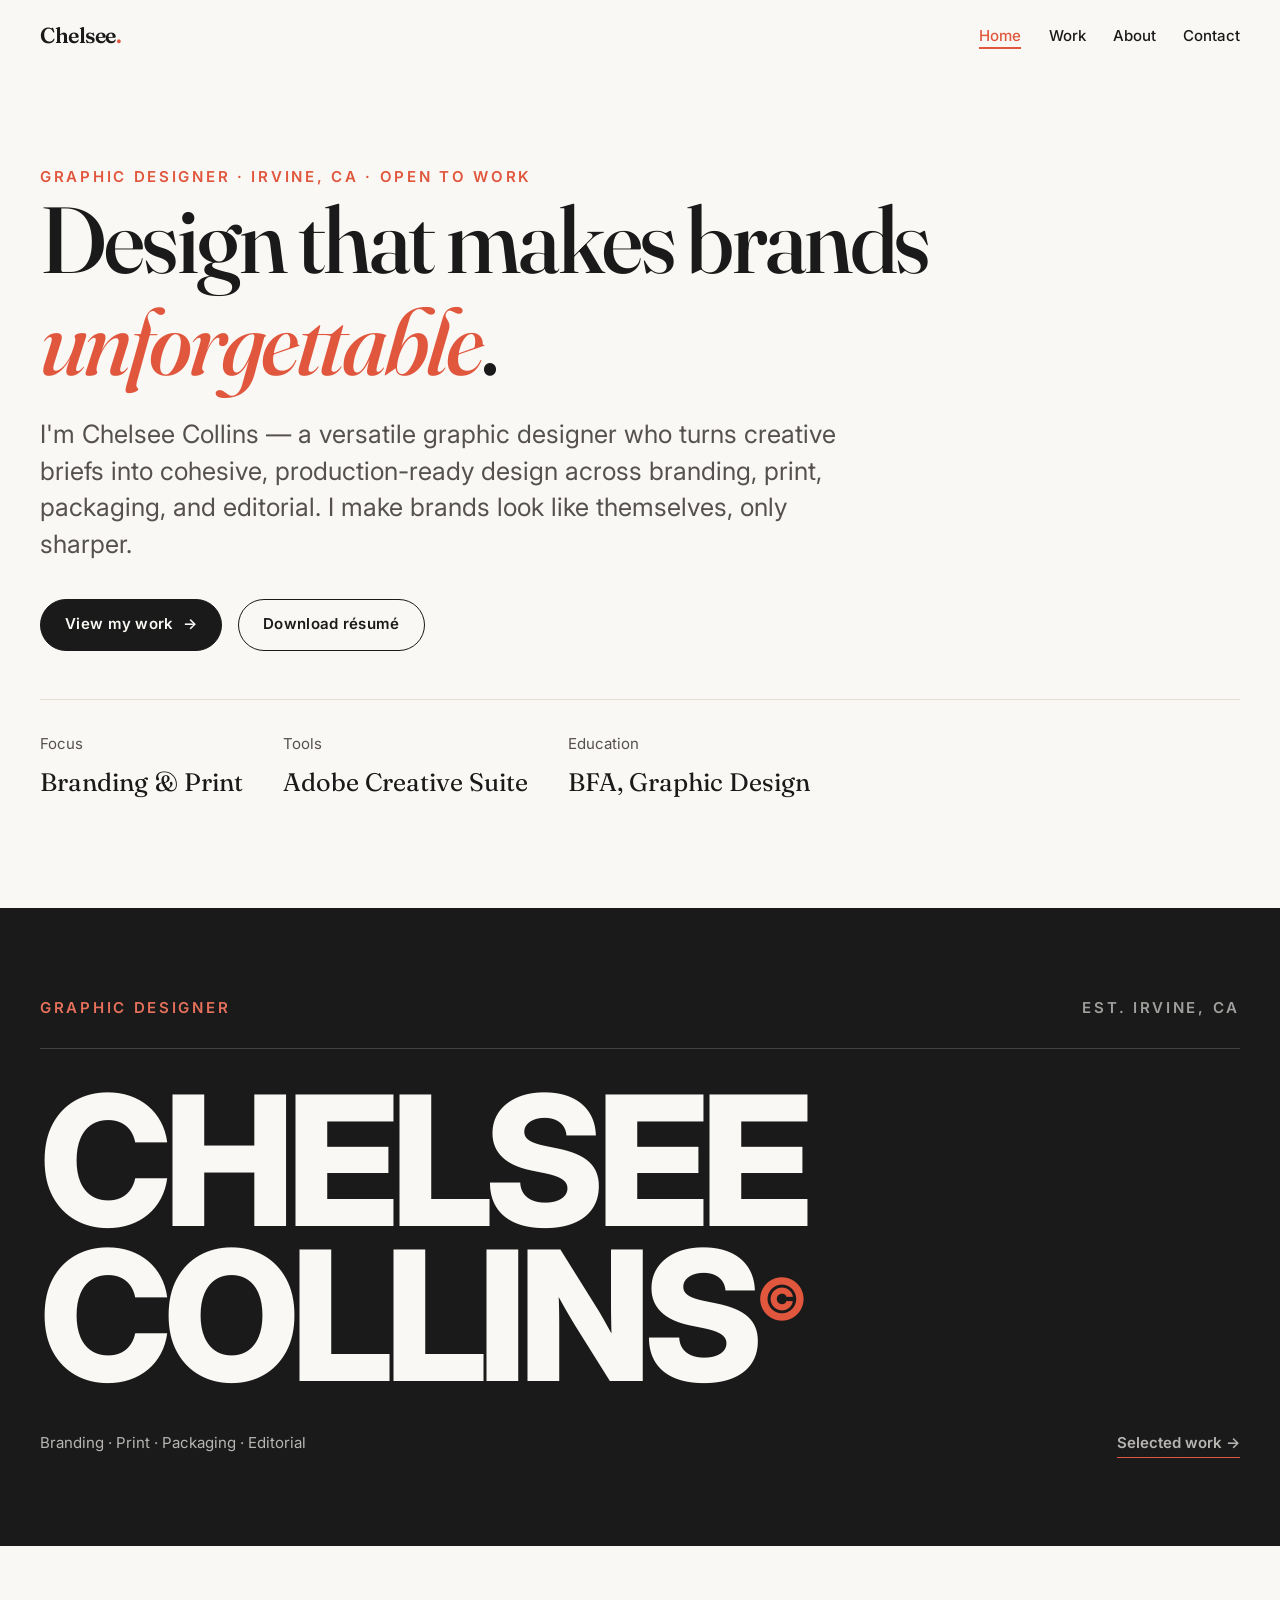
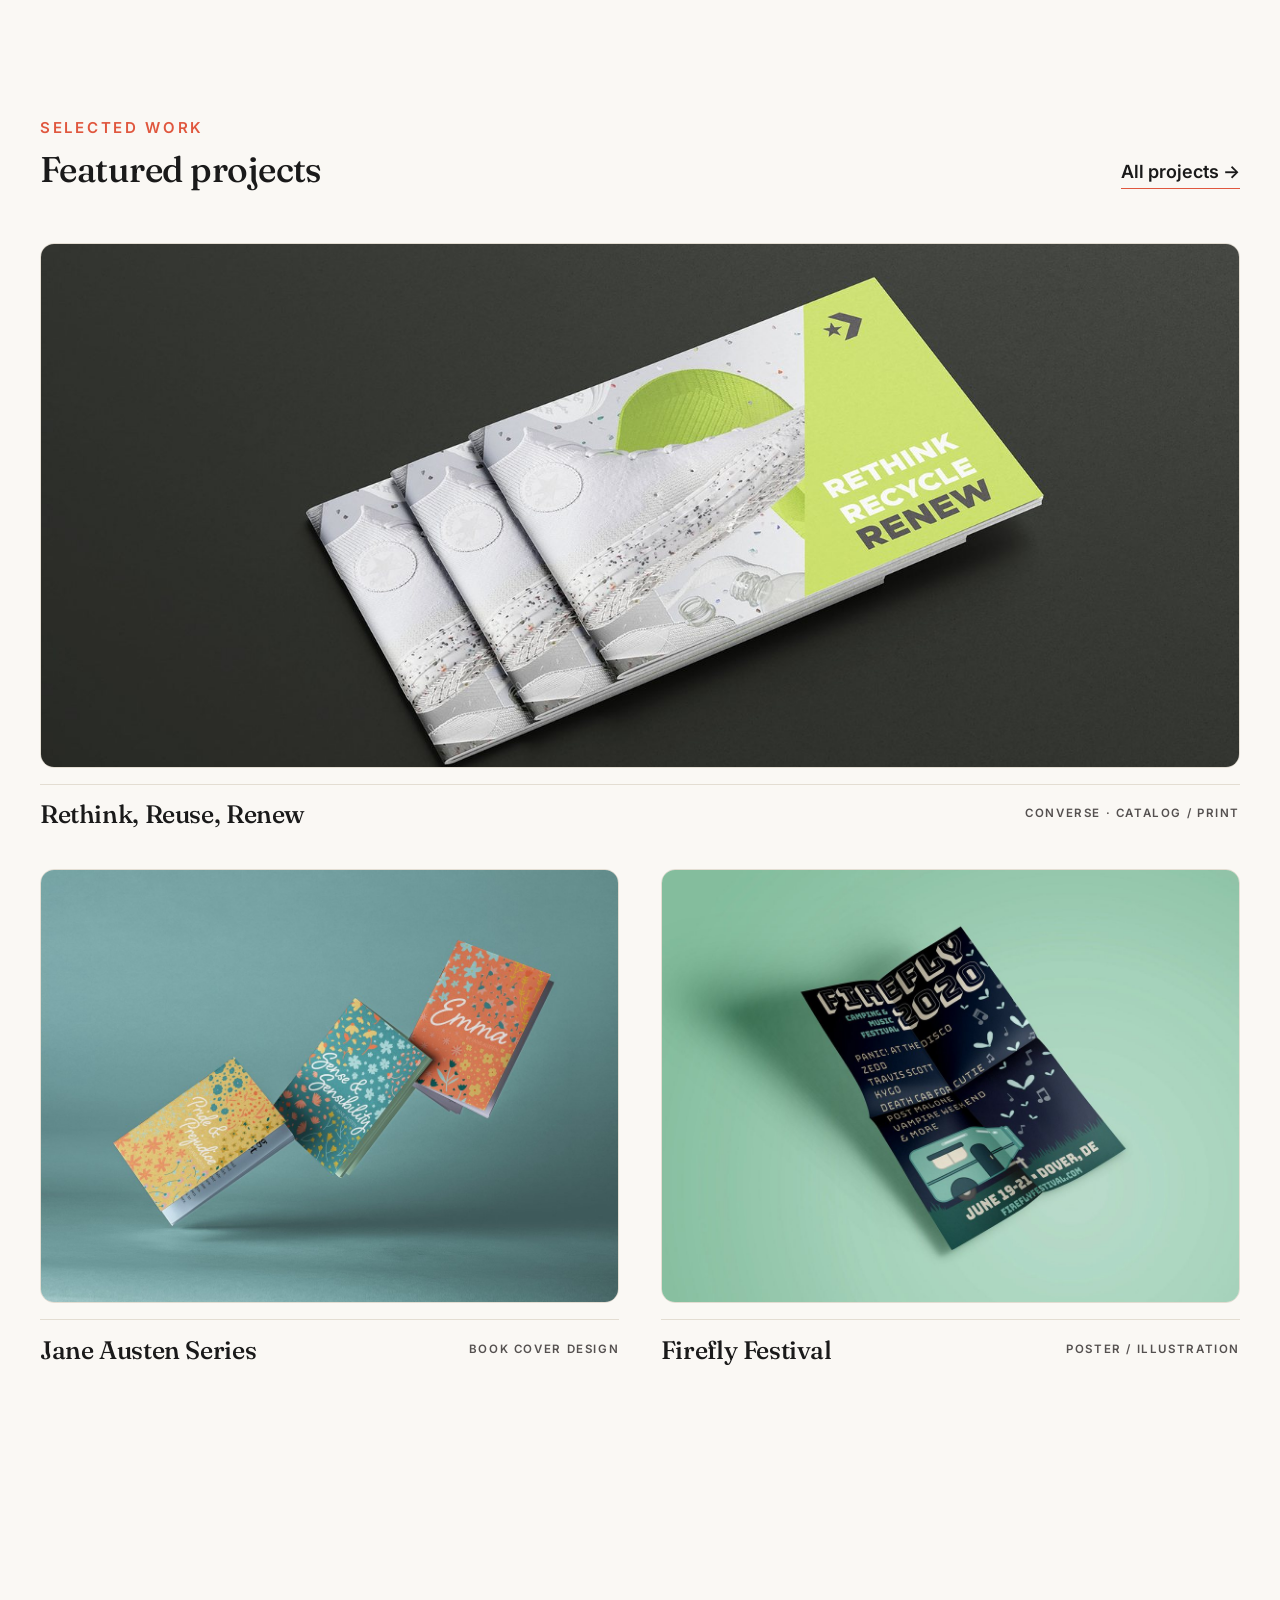
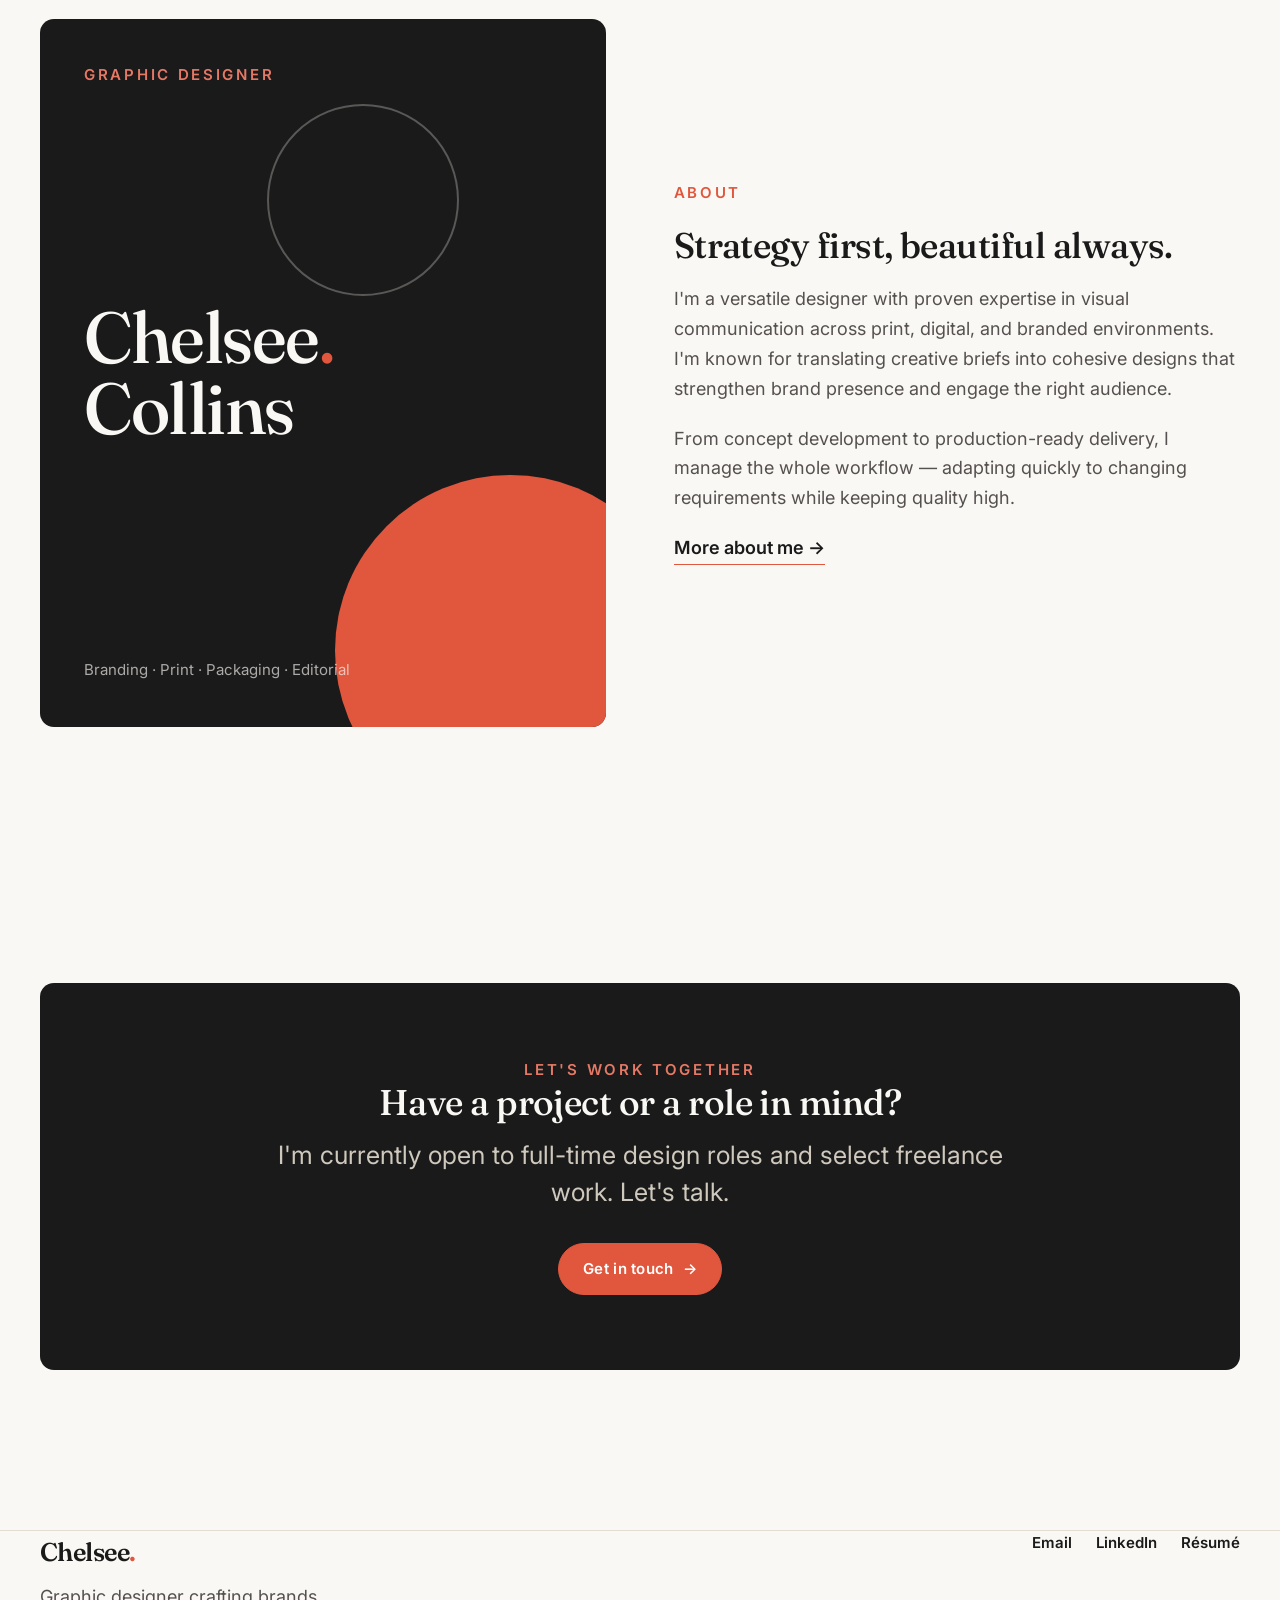
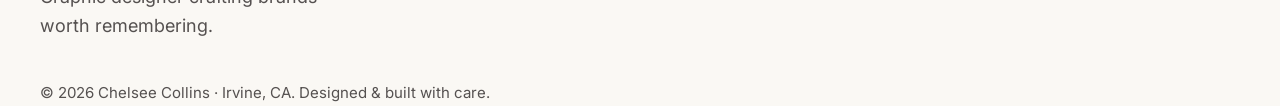
==== index.html @ c009708d "Chelsee Collins portfolio site Static portfolio: branding, print, packaging, book covers, and poster" ====
<!DOCTYPE html>
<html lang="en">
<head>
  <meta charset="UTF-8" />
  <meta name="viewport" content="width=device-width, initial-scale=1.0" />
  <title>Chelsee Collins — Graphic Designer</title>
  <meta name="description" content="Chelsee Collins is a graphic designer in Irvine, CA specializing in branding, print, packaging, and editorial design. View selected work and get in touch." />
  <link rel="icon" type="image/svg+xml" href="assets/img/favicon.svg" />

  <meta property="og:title" content="Chelsee Collins — Graphic Designer" />
  <meta property="og:description" content="Branding, print, packaging & editorial design portfolio." />
  <meta property="og:type" content="website" />
  <meta property="og:image" content="assets/work/books-hero.jpg" />

  <link rel="preconnect" href="https://fonts.googleapis.com" />
  <link rel="preconnect" href="https://fonts.gstatic.com" crossorigin />
  <link href="https://fonts.googleapis.com/css2?family=Fraunces:ital,opsz,wght@0,9..144,400;0,9..144,500;0,9..144,600;1,9..144,500&family=Inter:wght@400;500;600;700;800&display=swap" rel="stylesheet" />
  <link rel="stylesheet" href="css/style.css" />
</head>
<body>
  <a class="skip-link" href="#main">Skip to content</a>

  <header class="site-header">
    <div class="wrap nav">
      <a class="brand" href="index.html">Chelsee<span>.</span></a>
      <nav aria-label="Primary">
        <button class="nav-toggle" aria-expanded="false" aria-controls="nav-links" aria-label="Toggle menu"><span></span><span></span><span></span></button>
        <ul class="nav-links" id="nav-links">
          <li><a href="index.html" aria-current="page">Home</a></li>
          <li><a href="work.html">Work</a></li>
          <li><a href="about.html">About</a></li>
          <li><a href="contact.html">Contact</a></li>
        </ul>
      </nav>
    </div>
  </header>

  <main id="main">
    <!-- Hero -->
    <section class="hero wrap">
      <p class="eyebrow reveal">Graphic Designer · Irvine, CA · Open to work</p>
      <h1 class="display reveal">Design that makes brands <em>unforgettable</em>.</h1>
      <p class="lead reveal">I'm Chelsee Collins — a versatile graphic designer who turns creative briefs into cohesive, production-ready design across branding, print, packaging, and editorial. I make brands look like themselves, only sharper.</p>
      <div class="hero-actions reveal">
        <a class="btn" href="work.html">View my work <span class="arrow">→</span></a>
        <a class="btn btn--ghost" href="assets/Chelsee-Collins-Resume.pdf" download>Download résumé</a>
      </div>
      <dl class="hero-meta reveal">
        <div><dt>Focus</dt><dd>Branding &amp; Print</dd></div>
        <div><dt>Tools</dt><dd>Adobe Creative Suite</dd></div>
        <div><dt>Education</dt><dd>BFA, Graphic Design</dd></div>
      </dl>
    </section>

    <!-- Oversized wordmark band -->
    <section class="wordmark-band reveal" aria-label="Chelsee Collins">
      <div class="wrap">
        <p class="wm-top"><span>Graphic Designer</span><span>Est. Irvine, CA</span></p>
        <h2 class="wordmark">Chelsee<br />Collins<span class="reg">©</span></h2>
        <div class="wm-foot">
          <span>Branding · Print · Packaging · Editorial</span>
          <a href="work.html">Selected work →</a>
        </div>
      </div>
    </section>

    <!-- Featured work -->
    <section class="section wrap">
      <div class="section-head">
        <div>
          <p class="eyebrow reveal">Selected work</p>
          <h2 class="reveal">Featured projects</h2>
        </div>
        <a class="text-link reveal" href="work.html">All projects →</a>
      </div>

      <div class="work-grid featured">
        <a class="project-card reveal" href="project-converse.html">
          <div class="thumb"><img src="assets/work/brochure-hero.jpg" alt="Converse Rethink, Reuse, Renew sustainable sneaker catalog" loading="lazy" /></div>
          <div class="meta"><h3>Rethink, Reuse, Renew</h3><p class="tags">Converse · Catalog / Print</p></div>
        </a>
        <a class="project-card reveal" href="project-austen.html">
          <div class="thumb"><img src="assets/work/books-cover.jpg" alt="Jane Austen book cover series" loading="lazy" /></div>
          <div class="meta"><h3>Jane Austen Series</h3><p class="tags">Book Cover Design</p></div>
        </a>
        <a class="project-card reveal" href="project-firefly.html">
          <div class="thumb"><img src="assets/work/poster-cover.jpg" alt="Firefly 2020 music festival poster" loading="lazy" /></div>
          <div class="meta"><h3>Firefly Festival</h3><p class="tags">Poster / Illustration</p></div>
        </a>
      </div>
    </section>

    <!-- About preview -->
    <section class="section wrap">
      <div class="split">
        <div class="brand-card reveal">
          <span class="bc-blob bc-blob--1"></span>
          <span class="bc-blob bc-blob--2"></span>
          <span class="bc-eyebrow">Graphic Designer</span>
          <span class="bc-name">Chelsee<b>.</b><br>Collins</span>
          <span class="bc-foot">Branding · Print · Packaging · Editorial</span>
        </div>
        <div class="stack reveal">
          <p class="eyebrow">About</p>
          <h2>Strategy first, beautiful always.</h2>
          <p class="muted">I'm a versatile designer with proven expertise in visual communication across print, digital, and branded environments. I'm known for translating creative briefs into cohesive designs that strengthen brand presence and engage the right audience.</p>
          <p class="muted">From concept development to production-ready delivery, I manage the whole workflow — adapting quickly to changing requirements while keeping quality high.</p>
          <a class="text-link" href="about.html">More about me →</a>
        </div>
      </div>
    </section>

    <!-- CTA -->
    <section class="section wrap">
      <div class="cta-band reveal">
        <p class="eyebrow">Let's work together</p>
        <h2>Have a project or a role in mind?</h2>
        <p class="lead" style="color:#cfc8bd;max-width:46ch;margin:1rem auto 2rem;">I'm currently open to full-time design roles and select freelance work. Let's talk.</p>
        <a class="btn" href="contact.html">Get in touch <span class="arrow">→</span></a>
      </div>
    </section>
  </main>

  <footer class="site-footer">
    <div class="wrap">
      <div class="footer-grid">
        <div>
          <a class="brand" href="index.html">Chelsee<span>.</span></a>
          <p class="muted" style="margin-top:0.5rem;max-width:30ch;">Graphic designer crafting brands worth remembering.</p>
        </div>
        <nav class="footer-social" aria-label="Social">
          <a href="mailto:chelseecollins1@gmail.com">Email</a>
          <a href="https://www.linkedin.com/in/chelsee-collins" target="_blank" rel="noopener">LinkedIn</a>
          <a href="assets/Chelsee-Collins-Resume.pdf" download>Résumé</a>
        </nav>
      </div>
      <p class="footer-bottom">© <span data-year>2026</span> Chelsee Collins · Irvine, CA. Designed &amp; built with care.</p>
    </div>
  </footer>

  <script src="js/main.js"></script>
</body>
</html>
---- css/style.css ----
/* ============================================================
   Chelsee Collins — Portfolio
   Design system + components
   ------------------------------------------------------------
   To rebrand quickly, change the CSS variables in :root below.
   ============================================================ */

/* ---------- Design tokens ---------- */
:root {
  /* Color */
  --ink:        #1a1a1a;   /* primary text */
  --ink-soft:   #555150;   /* secondary text */
  --paper:      #faf8f4;   /* page background */
  --paper-2:    #f1ede5;   /* card / alt background */
  --line:       #e3ddd2;   /* hairline borders */
  --accent:     #e0573e;   /* brand accent (swap to rebrand) */
  --accent-ink: #b8442f;   /* accent on hover */
  --white:      #ffffff;

  /* Type */
  --font-display: "Fraunces", Georgia, "Times New Roman", serif;
  --font-body:    "Inter", -apple-system, BlinkMacSystemFont, "Segoe UI", Roboto, sans-serif;

  /* Fluid type scale */
  --step--1: clamp(0.83rem, 0.78rem + 0.2vw, 0.94rem);
  --step-0:  clamp(1rem, 0.95rem + 0.25vw, 1.13rem);
  --step-1:  clamp(1.25rem, 1.1rem + 0.6vw, 1.6rem);
  --step-2:  clamp(1.6rem, 1.35rem + 1.1vw, 2.4rem);
  --step-3:  clamp(2.1rem, 1.6rem + 2.2vw, 3.6rem);
  --step-4:  clamp(2.9rem, 1.7rem + 5.2vw, 7rem);

  /* Spacing / layout */
  --space:    clamp(1.25rem, 1rem + 1.2vw, 2rem);
  --gutter:   clamp(1.5rem, 1rem + 3vw, 5rem);
  --maxw:     1200px;
  --radius:   14px;

  --ease: cubic-bezier(0.22, 1, 0.36, 1);
}

/* ---------- Reset ---------- */
*, *::before, *::after { box-sizing: border-box; }
* { margin: 0; }
html { -webkit-text-size-adjust: 100%; scroll-behavior: smooth; }
@media (prefers-reduced-motion: reduce) {
  html { scroll-behavior: auto; }
  *, *::before, *::after { animation-duration: 0.001ms !important; transition-duration: 0.001ms !important; }
}
body {
  font-family: var(--font-body);
  font-size: var(--step-0);
  line-height: 1.65;
  color: var(--ink);
  background: var(--paper);
  -webkit-font-smoothing: antialiased;
  text-rendering: optimizeLegibility;
}
img, svg { display: block; max-width: 100%; height: auto; }
a { color: inherit; text-decoration: none; }
ul { list-style: none; padding: 0; }
button { font: inherit; cursor: pointer; }

/* ---------- Typography ---------- */
h1, h2, h3, h4 { font-family: var(--font-display); font-weight: 500; line-height: 1.08; letter-spacing: -0.015em; }
.display { font-size: var(--step-4); font-weight: 500; letter-spacing: -0.03em; }
h1 { font-size: var(--step-3); }
h2 { font-size: var(--step-2); }
h3 { font-size: var(--step-1); }
.eyebrow {
  font-family: var(--font-body);
  font-size: var(--step--1);
  font-weight: 600;
  letter-spacing: 0.18em;
  text-transform: uppercase;
  color: var(--accent);
}
.lead { font-size: var(--step-1); line-height: 1.45; color: var(--ink-soft); font-family: var(--font-body); }
.muted { color: var(--ink-soft); }

/* ---------- Layout helpers ---------- */
.wrap { width: min(100% - 2 * var(--space), var(--maxw)); margin-inline: auto; }
.section { padding-block: clamp(3.5rem, 2rem + 8vw, 8rem); }
.stack > * + * { margin-top: 1.25rem; }
.center { text-align: center; }

/* ---------- Buttons ---------- */
.btn {
  display: inline-flex; align-items: center; gap: 0.6em;
  padding: 0.85em 1.6em;
  font-weight: 600; font-size: var(--step--1); letter-spacing: 0.02em;
  border-radius: 100px;
  border: 1.5px solid var(--ink);
  background: var(--ink); color: var(--paper);
  transition: transform 0.25s var(--ease), background 0.25s, color 0.25s, border-color 0.25s;
}
.btn:hover { background: var(--accent); border-color: var(--accent); color: var(--white); transform: translateY(-2px); }
.btn--ghost { background: transparent; color: var(--ink); }
.btn--ghost:hover { background: var(--ink); color: var(--paper); border-color: var(--ink); }
.btn .arrow { transition: transform 0.25s var(--ease); }
.btn:hover .arrow { transform: translateX(3px); }

.text-link {
  display: inline-flex; align-items: center; gap: 0.4em;
  font-weight: 600; border-bottom: 1.5px solid var(--accent); padding-bottom: 1px;
  transition: color 0.2s, gap 0.2s;
}
.text-link:hover { color: var(--accent); gap: 0.7em; }

/* ---------- Header / Nav ---------- */
.site-header {
  position: sticky; top: 0; z-index: 50;
  background: var(--paper);
  border-bottom: 1px solid transparent;
  transition: border-color 0.3s, box-shadow 0.3s;
}
.site-header.scrolled { box-shadow: 0 1px 0 var(--line); }
.site-header.scrolled { border-bottom-color: var(--line); }
.nav { display: flex; align-items: center; justify-content: space-between; padding-block: 1.1rem; }
.brand { font-family: var(--font-display); font-size: 1.35rem; font-weight: 600; letter-spacing: -0.02em; }
.brand span { color: var(--accent); }
.nav-links { display: flex; gap: clamp(1rem, 0.5rem + 1.5vw, 2.5rem); align-items: center; }
.nav-links a { font-size: var(--step--1); font-weight: 500; position: relative; }
.nav-links a::after {
  content: ""; position: absolute; left: 0; bottom: -4px; height: 2px; width: 0; background: var(--accent);
  transition: width 0.3s var(--ease);
}
.nav-links a:hover::after, .nav-links a[aria-current="page"]::after { width: 100%; }
.nav-links a[aria-current="page"] { color: var(--accent); }

.nav-toggle { display: none; flex-direction: column; gap: 5px; background: none; border: 0; padding: 8px; }
.nav-toggle span { width: 24px; height: 2px; background: var(--ink); transition: transform 0.3s, opacity 0.3s; }
.nav-toggle[aria-expanded="true"] span:nth-child(1) { transform: translateY(7px) rotate(45deg); }
.nav-toggle[aria-expanded="true"] span:nth-child(2) { opacity: 0; }
.nav-toggle[aria-expanded="true"] span:nth-child(3) { transform: translateY(-7px) rotate(-45deg); }

@media (max-width: 760px) {
  .nav-toggle { display: flex; }
  .nav-links {
    position: fixed; inset: 0 0 0 auto; width: min(78vw, 320px);
    flex-direction: column; align-items: flex-start; justify-content: center; gap: 1.75rem;
    background: var(--paper); padding: var(--gutter);
    transform: translateX(100%); transition: transform 0.4s var(--ease);
    box-shadow: -20px 0 60px rgba(0,0,0,0.08);
  }
  .nav-links.open { transform: translateX(0); }
  .nav-links a { font-size: var(--step-1); font-family: var(--font-display); }
}

/* ---------- Hero ---------- */
.hero { padding-top: clamp(2.5rem, 1rem + 6vw, 6rem); padding-bottom: clamp(2rem, 1rem + 4vw, 4rem); }
.hero .display { max-width: 16ch; }
.hero .display em { font-style: italic; color: var(--accent); }
.hero .lead { max-width: 52ch; margin-top: 1.5rem; }
.hero-actions { display: flex; flex-wrap: wrap; gap: 1rem; margin-top: 2.25rem; }
.hero-meta {
  display: flex; flex-wrap: wrap; gap: 1.5rem 2.5rem; margin-top: 3rem;
  padding-top: 2rem; border-top: 1px solid var(--line);
}
.hero-meta div { min-width: 120px; }
.hero-meta dt { font-size: var(--step--1); color: var(--ink-soft); margin-bottom: 0.25rem; }
.hero-meta dd { font-family: var(--font-display); font-size: var(--step-1); }

/* ---------- Oversized wordmark band (Maybe-inspired) ---------- */
.wordmark-band {
  background: var(--ink); color: var(--paper);
  overflow: hidden;
  padding-block: clamp(2.75rem, 1.5rem + 5vw, 6rem);
  margin-block: clamp(1.5rem, 1rem + 2vw, 3rem);
}
.wm-top {
  display: flex; justify-content: space-between; flex-wrap: wrap; gap: 0.5rem 2rem;
  font-size: var(--step--1); font-weight: 600; letter-spacing: 0.18em; text-transform: uppercase;
  color: color-mix(in srgb, var(--paper) 60%, transparent);
  padding-bottom: clamp(1rem, 0.5rem + 1.5vw, 2rem);
  border-bottom: 1px solid color-mix(in srgb, var(--paper) 18%, transparent);
}
.wm-top span:first-child { color: color-mix(in srgb, var(--accent) 85%, white); }
.wordmark {
  font-family: var(--font-body);
  font-weight: 800; text-transform: uppercase;
  letter-spacing: -0.045em; line-height: 0.86;
  font-size: clamp(3.2rem, 0.5rem + 13.5vw, 13rem);
  margin-top: clamp(1rem, 0.5rem + 2vw, 2.5rem);
}
.wordmark .reg { color: var(--accent); font-size: 0.32em; vertical-align: super; letter-spacing: 0; }
.wordmark-band .wm-foot {
  display: flex; justify-content: space-between; flex-wrap: wrap; gap: 0.5rem 2rem;
  margin-top: clamp(1.25rem, 0.75rem + 2vw, 2.5rem);
  font-size: var(--step--1); color: color-mix(in srgb, var(--paper) 70%, transparent); max-width: none;
}
.wordmark-band .wm-foot a { border-bottom: 1.5px solid var(--accent); padding-bottom: 1px; font-weight: 600; }
.wordmark-band .wm-foot a:hover { color: var(--accent); }

/* ---------- Section heading ---------- */
.section-head { display: flex; align-items: flex-end; justify-content: space-between; gap: 1.5rem; flex-wrap: wrap; margin-bottom: clamp(2rem, 1rem + 3vw, 3.5rem); }
.section-head .eyebrow { margin-bottom: 0.6rem; }

/* ---------- Work grid ---------- */
.work-grid { display: grid; grid-template-columns: repeat(2, 1fr); gap: clamp(1.5rem, 1rem + 2vw, 3rem); }
@media (max-width: 640px) { .work-grid { grid-template-columns: 1fr; } }

.project-card { display: block; }
.project-card .thumb {
  position: relative; overflow: hidden; border-radius: var(--radius);
  background: var(--paper-2); aspect-ratio: 4 / 3;
  border: 1px solid var(--line);
}
.project-card .thumb img { width: 100%; height: 100%; object-fit: cover; transition: transform 0.7s var(--ease); }
.project-card:hover .thumb img { transform: scale(1.04); }
.project-card .thumb::after {
  content: "View case study →";
  position: absolute; inset: auto 0 0 0; padding: 1.5rem 1.25rem 1.1rem;
  font-size: var(--step--1); font-weight: 600; color: var(--white);
  background: linear-gradient(to top, rgba(0,0,0,0.55), transparent);
  opacity: 0; transform: translateY(8px); transition: opacity 0.3s, transform 0.3s;
}
.project-card:hover .thumb::after { opacity: 1; transform: translateY(0); }
.project-card .meta { display: flex; justify-content: space-between; align-items: center; gap: 1rem; margin-top: 1rem; padding-top: 0.95rem; border-top: 1px solid var(--line); transition: border-color 0.3s; }
.project-card:hover .meta { border-top-color: var(--ink); }
.project-card .meta h3 { font-size: var(--step-1); }
.project-card .tags { font-size: 0.72rem; font-weight: 600; letter-spacing: 0.14em; text-transform: uppercase; color: var(--ink-soft); text-align: right; white-space: nowrap; }

/* Feature first card on home */
.work-grid.featured .project-card:first-child { grid-column: 1 / -1; }
.work-grid.featured .project-card:first-child .thumb { aspect-ratio: 16 / 7; }
@media (max-width: 640px) {
  .work-grid.featured .project-card:first-child .thumb { aspect-ratio: 4 / 3; }
}

/* ---------- About preview / split ---------- */
.split { display: grid; grid-template-columns: 1fr 1fr; gap: clamp(2rem, 1rem + 4vw, 5rem); align-items: center; }
@media (max-width: 800px) { .split { grid-template-columns: 1fr; } }
.split .media { border-radius: var(--radius); overflow: hidden; border: 1px solid var(--line); background: var(--paper-2); }
.split .media img { width: 100%; aspect-ratio: 4/5; object-fit: cover; }

/* Designed brand card (used in place of a portrait photo) */
.brand-card {
  position: relative; overflow: hidden;
  aspect-ratio: 4 / 5;
  border-radius: var(--radius);
  background: var(--ink); color: var(--paper);
  padding: clamp(1.5rem, 1rem + 2.5vw, 2.75rem);
  display: flex; flex-direction: column; justify-content: space-between; gap: 1rem;
}
.brand-card > * { position: relative; z-index: 2; }
.brand-card .bc-eyebrow {
  font-size: var(--step--1); font-weight: 600; letter-spacing: 0.18em; text-transform: uppercase;
  color: color-mix(in srgb, var(--accent) 80%, white);
}
.brand-card .bc-name {
  font-family: var(--font-display); font-weight: 500; line-height: 0.98;
  font-size: clamp(2.6rem, 1.6rem + 4.5vw, 4.5rem); letter-spacing: -0.02em;
}
.brand-card .bc-name b { color: var(--accent); font-weight: 500; }
.brand-card .bc-foot { font-size: var(--step--1); color: color-mix(in srgb, var(--paper) 65%, transparent); }
.brand-card .bc-blob { position: absolute; z-index: 1; border-radius: 50%; pointer-events: none; }
.brand-card .bc-blob--1 { width: 62%; aspect-ratio: 1; background: var(--accent); right: -14%; bottom: -14%; }
.brand-card .bc-blob--2 { width: 34%; aspect-ratio: 1; right: 26%; top: 12%; border: 2px solid color-mix(in srgb, var(--paper) 28%, transparent); }

/* ---------- Skills / list grid ---------- */
.cols-3 { display: grid; grid-template-columns: repeat(3, 1fr); gap: clamp(1.5rem, 1rem + 2vw, 2.5rem); }
@media (max-width: 720px) { .cols-3 { grid-template-columns: 1fr; } }
.skill h3 { font-size: var(--step-1); margin-bottom: 0.5rem; }
.skill p { color: var(--ink-soft); font-size: var(--step--1); }
.chips { display: flex; flex-wrap: wrap; gap: 0.6rem; margin-top: 0.75rem; }
.chip { font-size: var(--step--1); padding: 0.35em 0.9em; border: 1px solid var(--line); border-radius: 100px; background: var(--white); }

/* ---------- CTA band ---------- */
.cta-band { background: var(--ink); color: var(--paper); border-radius: var(--radius); padding: clamp(2.5rem, 1.5rem + 4vw, 5rem); text-align: center; }
.cta-band h2 { color: var(--paper); }
.cta-band .eyebrow { color: color-mix(in srgb, var(--accent) 80%, white); }
.cta-band .btn { background: var(--accent); border-color: var(--accent); color: var(--white); }
.cta-band .btn:hover { background: var(--white); color: var(--ink); border-color: var(--white); }

/* ---------- Case study ---------- */
.case-hero { padding-top: clamp(2rem,1rem+4vw,4rem); }
.case-hero h1 { max-width: 18ch; margin-top: 0.75rem; }
.case-cover { margin-top: clamp(2rem,1rem+3vw,3.5rem); border-radius: var(--radius); overflow: hidden; border: 1px solid var(--line); }
.case-cover img { width: 100%; aspect-ratio: 16/9; object-fit: cover; }
.case-facts { display: grid; grid-template-columns: repeat(4, 1fr); gap: 1.5rem; margin-top: 2.5rem; padding-top: 2rem; border-top: 1px solid var(--line); }
@media (max-width: 720px) { .case-facts { grid-template-columns: repeat(2, 1fr); } }
.case-facts dt { font-size: var(--step--1); color: var(--ink-soft); margin-bottom: 0.3rem; }
.case-facts dd { font-weight: 600; }
.prose { max-width: 65ch; }
.prose h2 { margin-top: 2.5rem; }
.prose p { margin-top: 1rem; color: var(--ink-soft); }
.prose p strong { color: var(--ink); }
.gallery { display: grid; grid-template-columns: repeat(2,1fr); gap: 1.5rem; margin-top: 2.5rem; }
@media (max-width: 640px){ .gallery { grid-template-columns: 1fr; } }
.gallery img, .gallery .ph { border-radius: var(--radius); border: 1px solid var(--line); width: 100%; aspect-ratio: 4/3; object-fit: cover; }
.gallery .wide { grid-column: 1 / -1; aspect-ratio: 16/8; }

/* ---------- Contact ---------- */
.contact-grid { display: grid; grid-template-columns: 1fr 1fr; gap: clamp(2rem,1rem+4vw,4rem); }
@media (max-width: 800px){ .contact-grid { grid-template-columns: 1fr; } }
.field { margin-bottom: 1.25rem; }
.field label { display: block; font-size: var(--step--1); font-weight: 600; margin-bottom: 0.4rem; }
.field input, .field textarea {
  width: 100%; padding: 0.8em 1em; font: inherit; font-size: var(--step-0);
  border: 1.5px solid var(--line); border-radius: 10px; background: var(--white); color: var(--ink);
  transition: border-color 0.2s;
}
.field input:focus, .field textarea:focus { outline: none; border-color: var(--accent); }
.field textarea { resize: vertical; min-height: 140px; }
.contact-list a { display: block; font-family: var(--font-display); font-size: var(--step-1); padding: 0.5em 0; border-bottom: 1px solid var(--line); transition: color 0.2s, padding-left 0.2s; }
.contact-list a:hover { color: var(--accent); padding-left: 0.5rem; }

/* ---------- Footer ---------- */
.site-footer { border-top: 1px solid var(--line); padding-block: clamp(2.5rem,1.5rem+3vw,4rem); margin-top: 2rem; }
.footer-grid { display: flex; justify-content: space-between; align-items: flex-start; gap: 2rem; flex-wrap: wrap; }
.footer-grid .brand { font-size: 1.6rem; }
.footer-social { display: flex; gap: 1.5rem; }
.footer-social a { font-size: var(--step--1); font-weight: 600; }
.footer-social a:hover { color: var(--accent); }
.footer-bottom { margin-top: 2.5rem; font-size: var(--step--1); color: var(--ink-soft); }

/* ---------- Scroll reveal ---------- */
.reveal { opacity: 0; transform: translateY(24px); transition: opacity 0.7s var(--ease), transform 0.7s var(--ease); }
.reveal.in { opacity: 1; transform: none; }

/* ---------- Accessibility ---------- */
:focus-visible { outline: 3px solid var(--accent); outline-offset: 3px; border-radius: 4px; }
.skip-link { position: absolute; left: -9999px; top: 0; background: var(--ink); color: var(--paper); padding: 0.75em 1.25em; z-index: 100; }
.skip-link:focus { left: 1rem; top: 1rem; }
.sr-only { position: absolute; width: 1px; height: 1px; padding: 0; margin: -1px; overflow: hidden; clip: rect(0,0,0,0); white-space: nowrap; border: 0; }
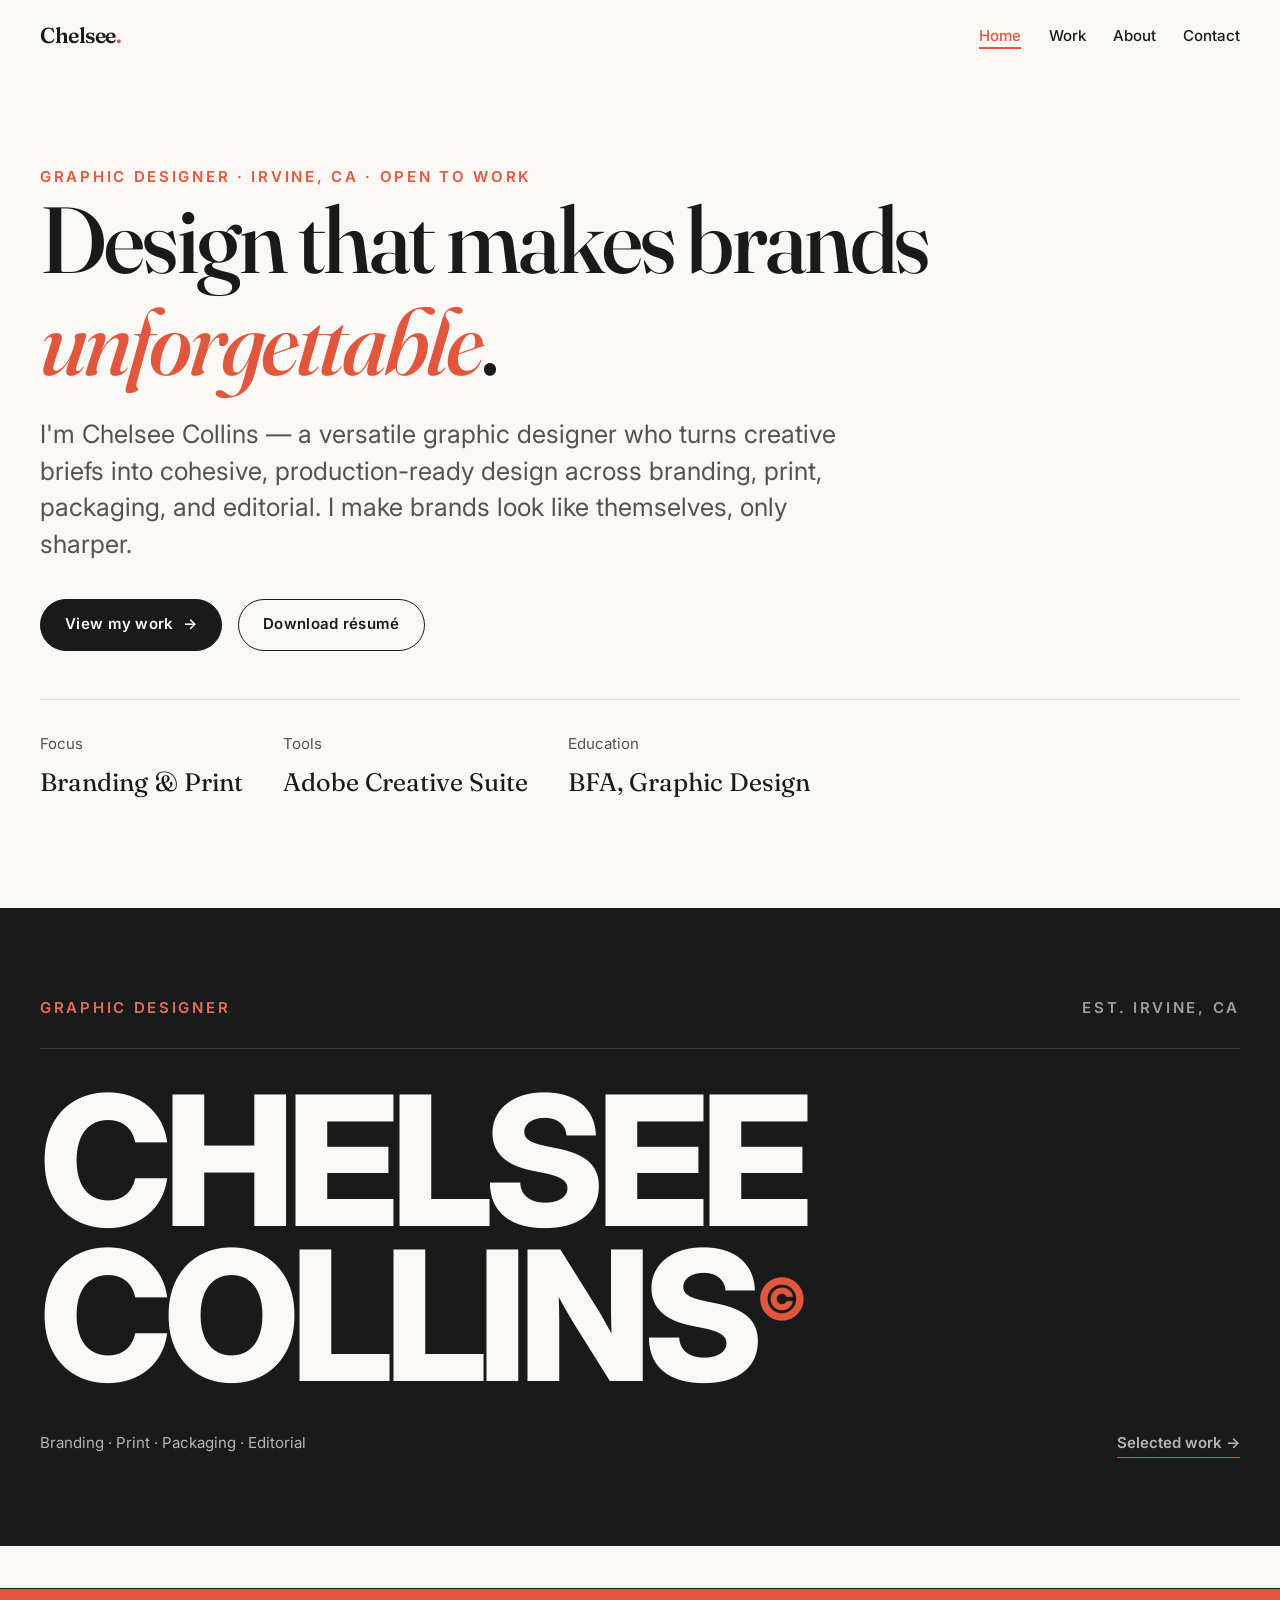
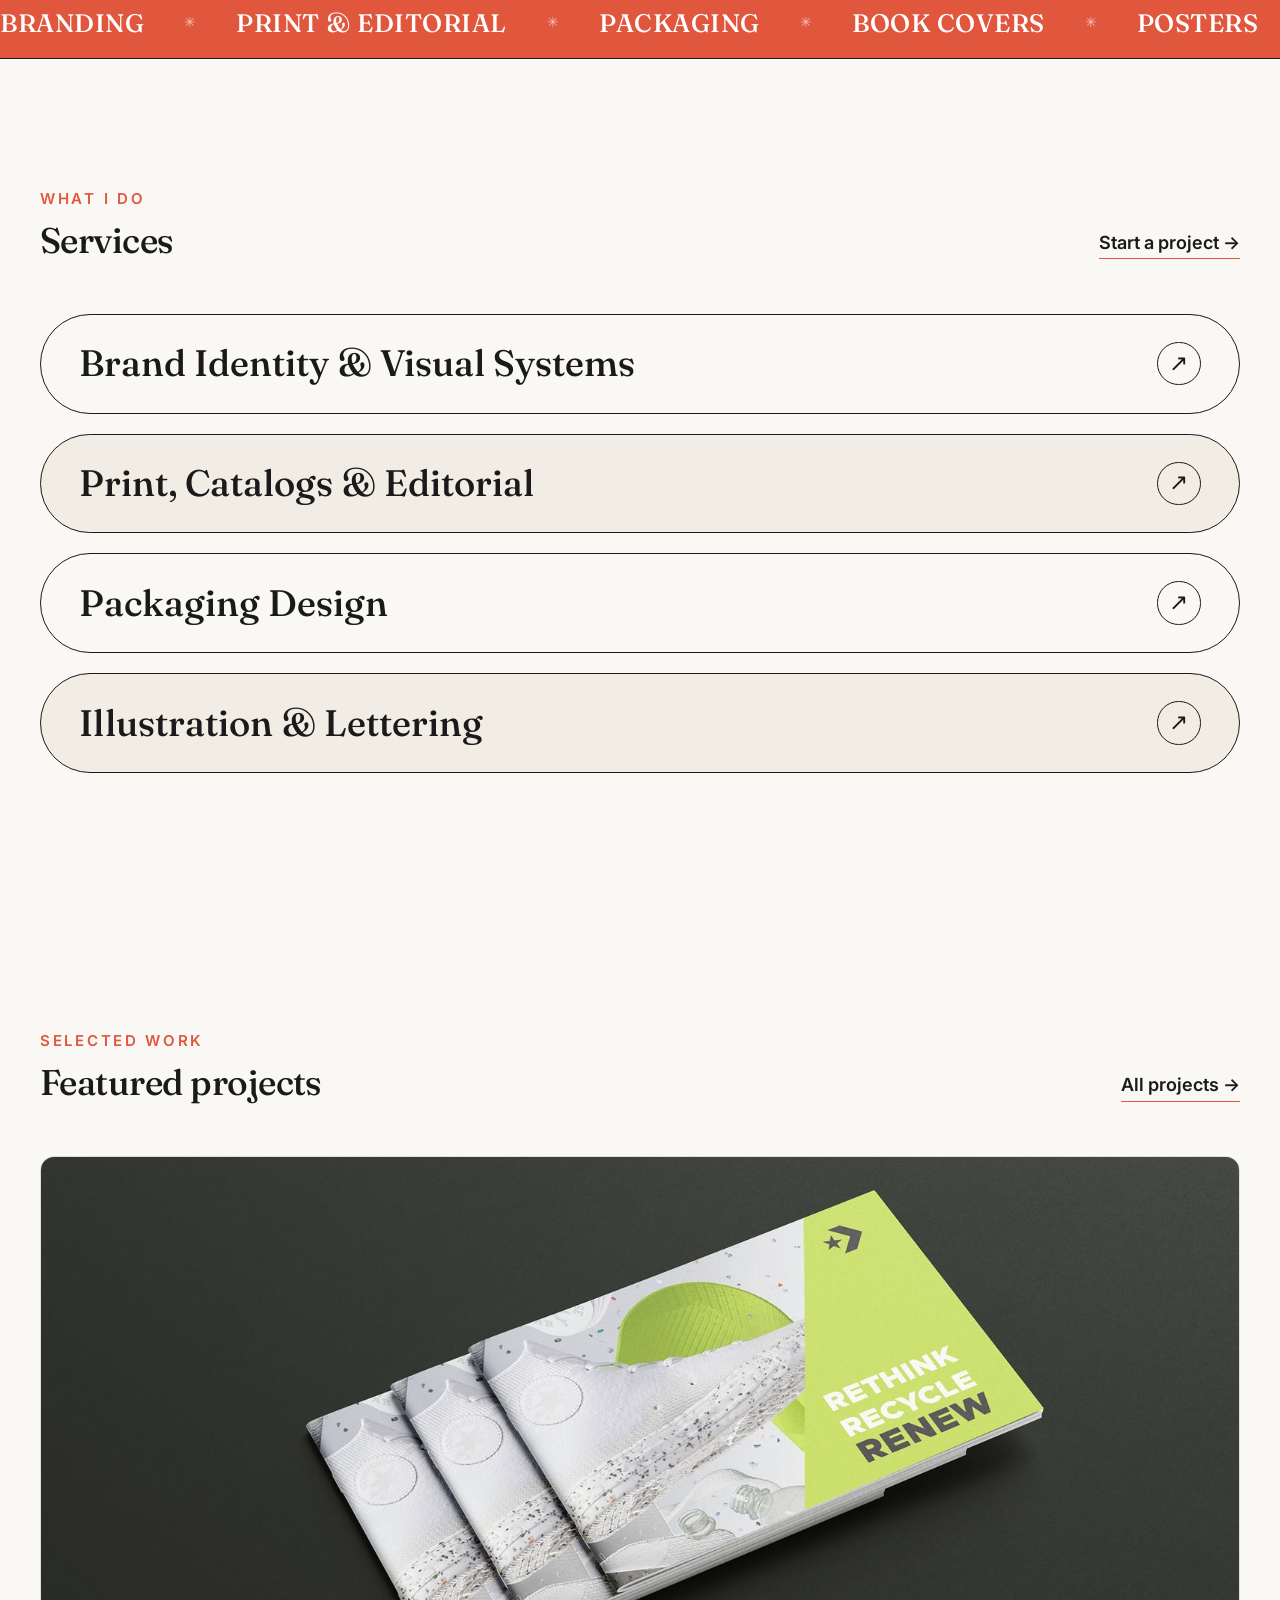
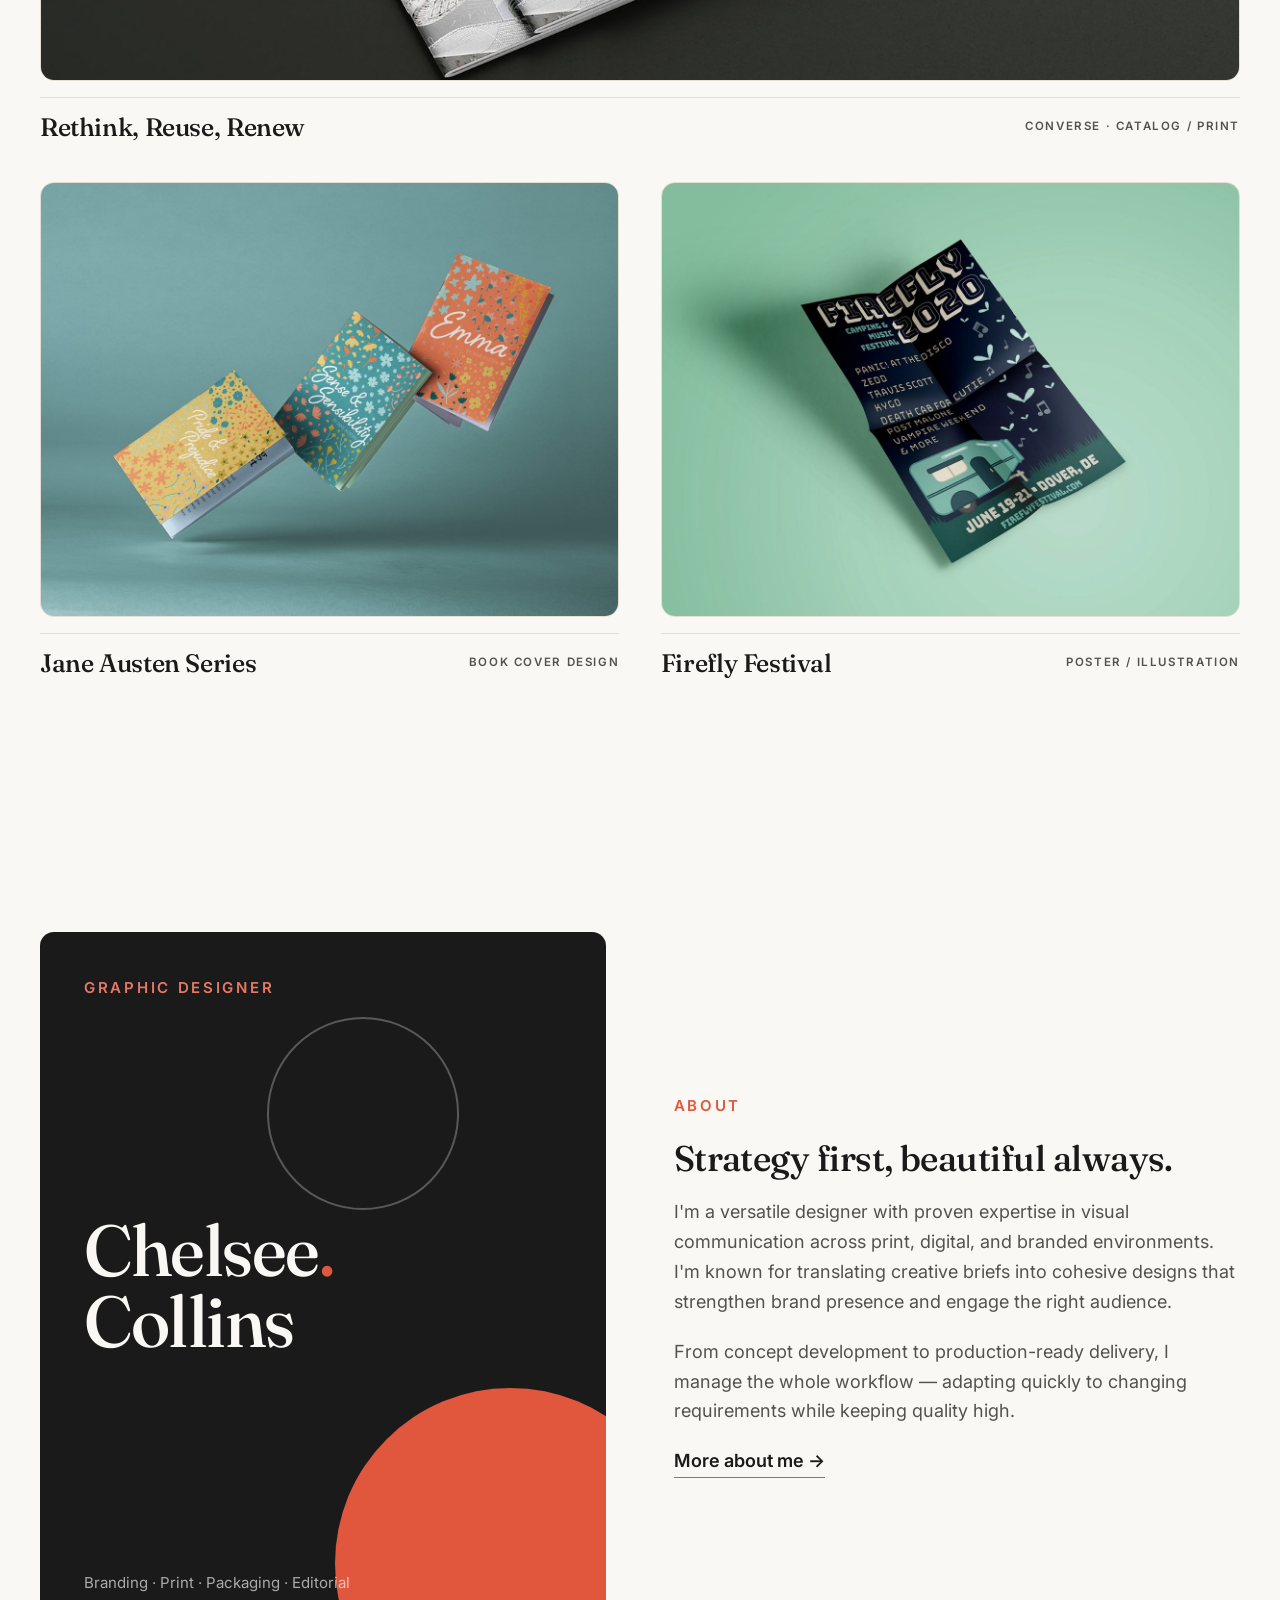
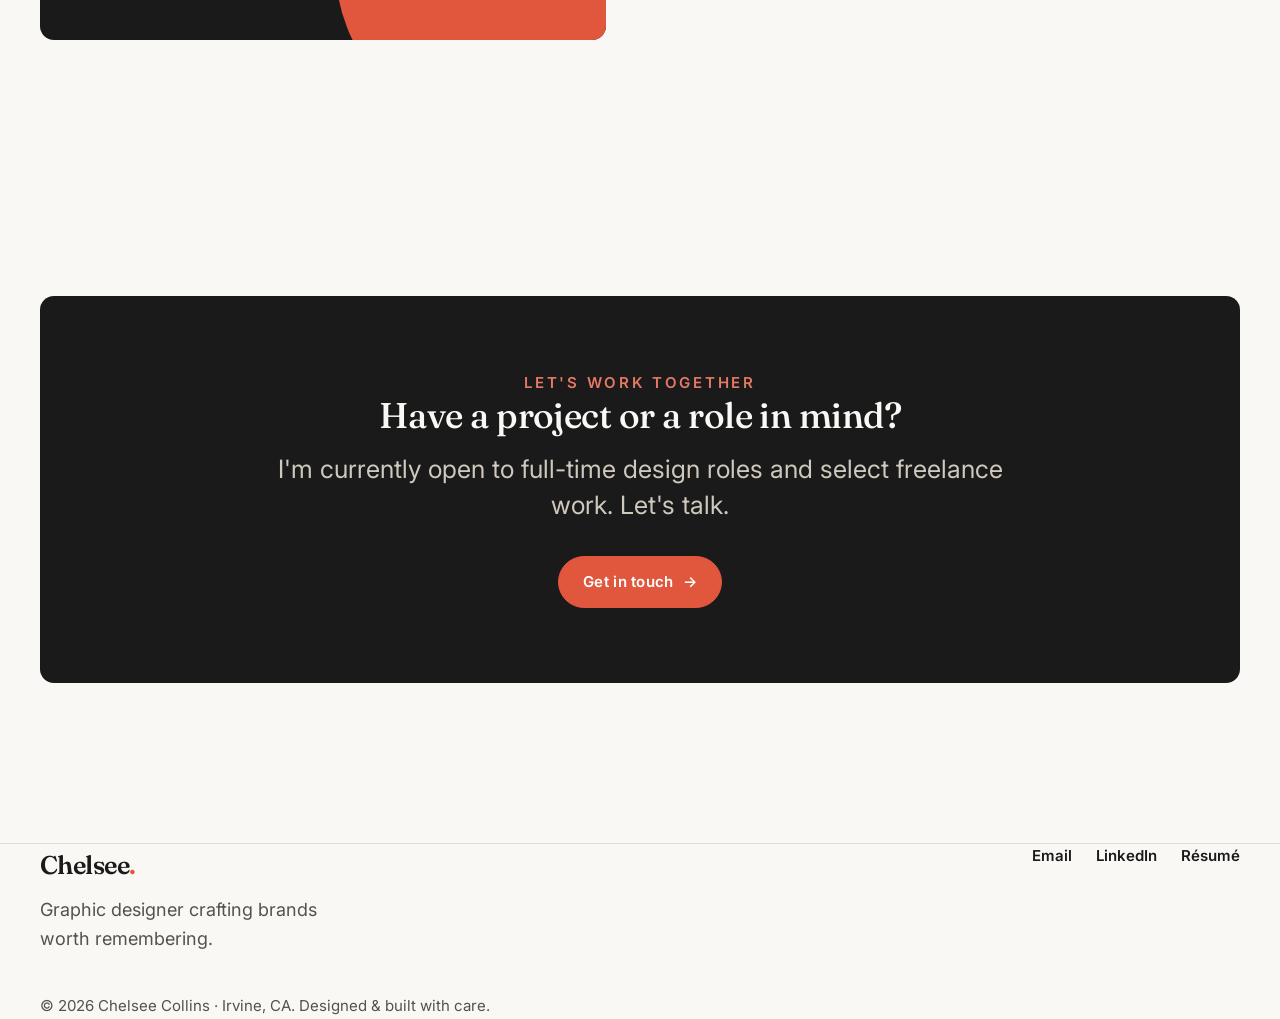
==== commit db745c44: "Add Maybe-inspired marquee ticker and Services pill list Co-Authored-By: Claude Opus 4.8 <noreply@an" ====
--- a/index.html
+++ b/index.html
@@ -61,6 +61,31 @@
           <span>Branding · Print · Packaging · Editorial</span>
           <a href="work.html">Selected work →</a>
         </div>
+      </div>
+    </section>
+
+    <!-- Scrolling marquee -->
+    <div class="marquee" aria-hidden="true">
+      <div class="marquee__track">
+        <span>Branding</span><span class="sep">✳</span><span>Print &amp; Editorial</span><span class="sep">✳</span><span>Packaging</span><span class="sep">✳</span><span>Book Covers</span><span class="sep">✳</span><span>Posters</span><span class="sep">✳</span><span>Illustration</span><span class="sep">✳</span>
+        <span>Branding</span><span class="sep">✳</span><span>Print &amp; Editorial</span><span class="sep">✳</span><span>Packaging</span><span class="sep">✳</span><span>Book Covers</span><span class="sep">✳</span><span>Posters</span><span class="sep">✳</span><span>Illustration</span><span class="sep">✳</span>
+      </div>
+    </div>
+
+    <!-- What I do -->
+    <section class="section wrap">
+      <div class="section-head">
+        <div>
+          <p class="eyebrow reveal">What I do</p>
+          <h2 class="reveal">Services</h2>
+        </div>
+        <a class="text-link reveal" href="contact.html">Start a project →</a>
+      </div>
+      <div class="do-list">
+        <a class="do-pill reveal" href="work.html">Brand Identity &amp; Visual Systems <span class="ico">↗</span></a>
+        <a class="do-pill reveal" href="work.html">Print, Catalogs &amp; Editorial <span class="ico">↗</span></a>
+        <a class="do-pill reveal" href="work.html">Packaging Design <span class="ico">↗</span></a>
+        <a class="do-pill reveal" href="work.html">Illustration &amp; Lettering <span class="ico">↗</span></a>
       </div>
     </section>
 
--- a/css/style.css
+++ b/css/style.css
@@ -190,6 +190,49 @@
 }
 .wordmark-band .wm-foot a { border-bottom: 1.5px solid var(--accent); padding-bottom: 1px; font-weight: 600; }
 .wordmark-band .wm-foot a:hover { color: var(--accent); }
+
+/* ---------- Scrolling marquee ticker (Maybe-inspired) ---------- */
+.marquee {
+  background: var(--accent); color: var(--white);
+  border-block: 1.5px solid var(--ink);
+  overflow: hidden; padding-block: 0.85rem;
+  display: flex; user-select: none;
+}
+.marquee__track {
+  display: flex; flex-shrink: 0; align-items: center; gap: 2.5rem;
+  white-space: nowrap; padding-right: 2.5rem;
+  animation: marquee-scroll 30s linear infinite;
+}
+.marquee:hover .marquee__track { animation-play-state: paused; }
+.marquee__track span {
+  font-family: var(--font-display); font-weight: 500;
+  font-size: var(--step-1); text-transform: uppercase; letter-spacing: 0.02em;
+}
+.marquee__track .sep { color: color-mix(in srgb, white 65%, var(--accent)); font-size: 0.8em; }
+@keyframes marquee-scroll { from { transform: translateX(0); } to { transform: translateX(-100%); } }
+@media (prefers-reduced-motion: reduce) {
+  .marquee__track { animation: none; }
+  .marquee { justify-content: center; }
+}
+
+/* ---------- "What I do" pill list (Maybe "What We Do") ---------- */
+.do-list { display: flex; flex-direction: column; gap: clamp(0.75rem, 0.5rem + 1vw, 1.25rem); margin-top: clamp(1.5rem, 1rem + 2vw, 2.5rem); }
+.do-pill {
+  display: flex; align-items: center; justify-content: space-between; gap: 1.5rem;
+  padding: clamp(1rem, 0.7rem + 1.4vw, 1.7rem) clamp(1.4rem, 0.9rem + 2vw, 2.4rem);
+  border-radius: 100px; border: 1.5px solid var(--ink);
+  font-family: var(--font-display); font-weight: 500; line-height: 1.05;
+  font-size: clamp(1.4rem, 1rem + 1.8vw, 2.3rem);
+  transition: background 0.3s var(--ease), color 0.3s, transform 0.3s var(--ease);
+}
+.do-pill:nth-child(even) { background: var(--paper-2); }
+.do-pill .ico {
+  flex: 0 0 auto; width: 1.9em; height: 1.9em; border-radius: 50%;
+  border: 1.5px solid currentColor; display: grid; place-items: center;
+  font-size: 0.62em; transition: transform 0.3s var(--ease), background 0.3s, color 0.3s, border-color 0.3s;
+}
+.do-pill:hover { background: var(--ink); color: var(--paper); transform: translateX(8px); }
+.do-pill:hover .ico { background: var(--accent); border-color: var(--accent); color: var(--white); transform: rotate(45deg); }
 
 /* ---------- Section heading ---------- */
 .section-head { display: flex; align-items: flex-end; justify-content: space-between; gap: 1.5rem; flex-wrap: wrap; margin-bottom: clamp(2rem, 1rem + 3vw, 3.5rem); }
